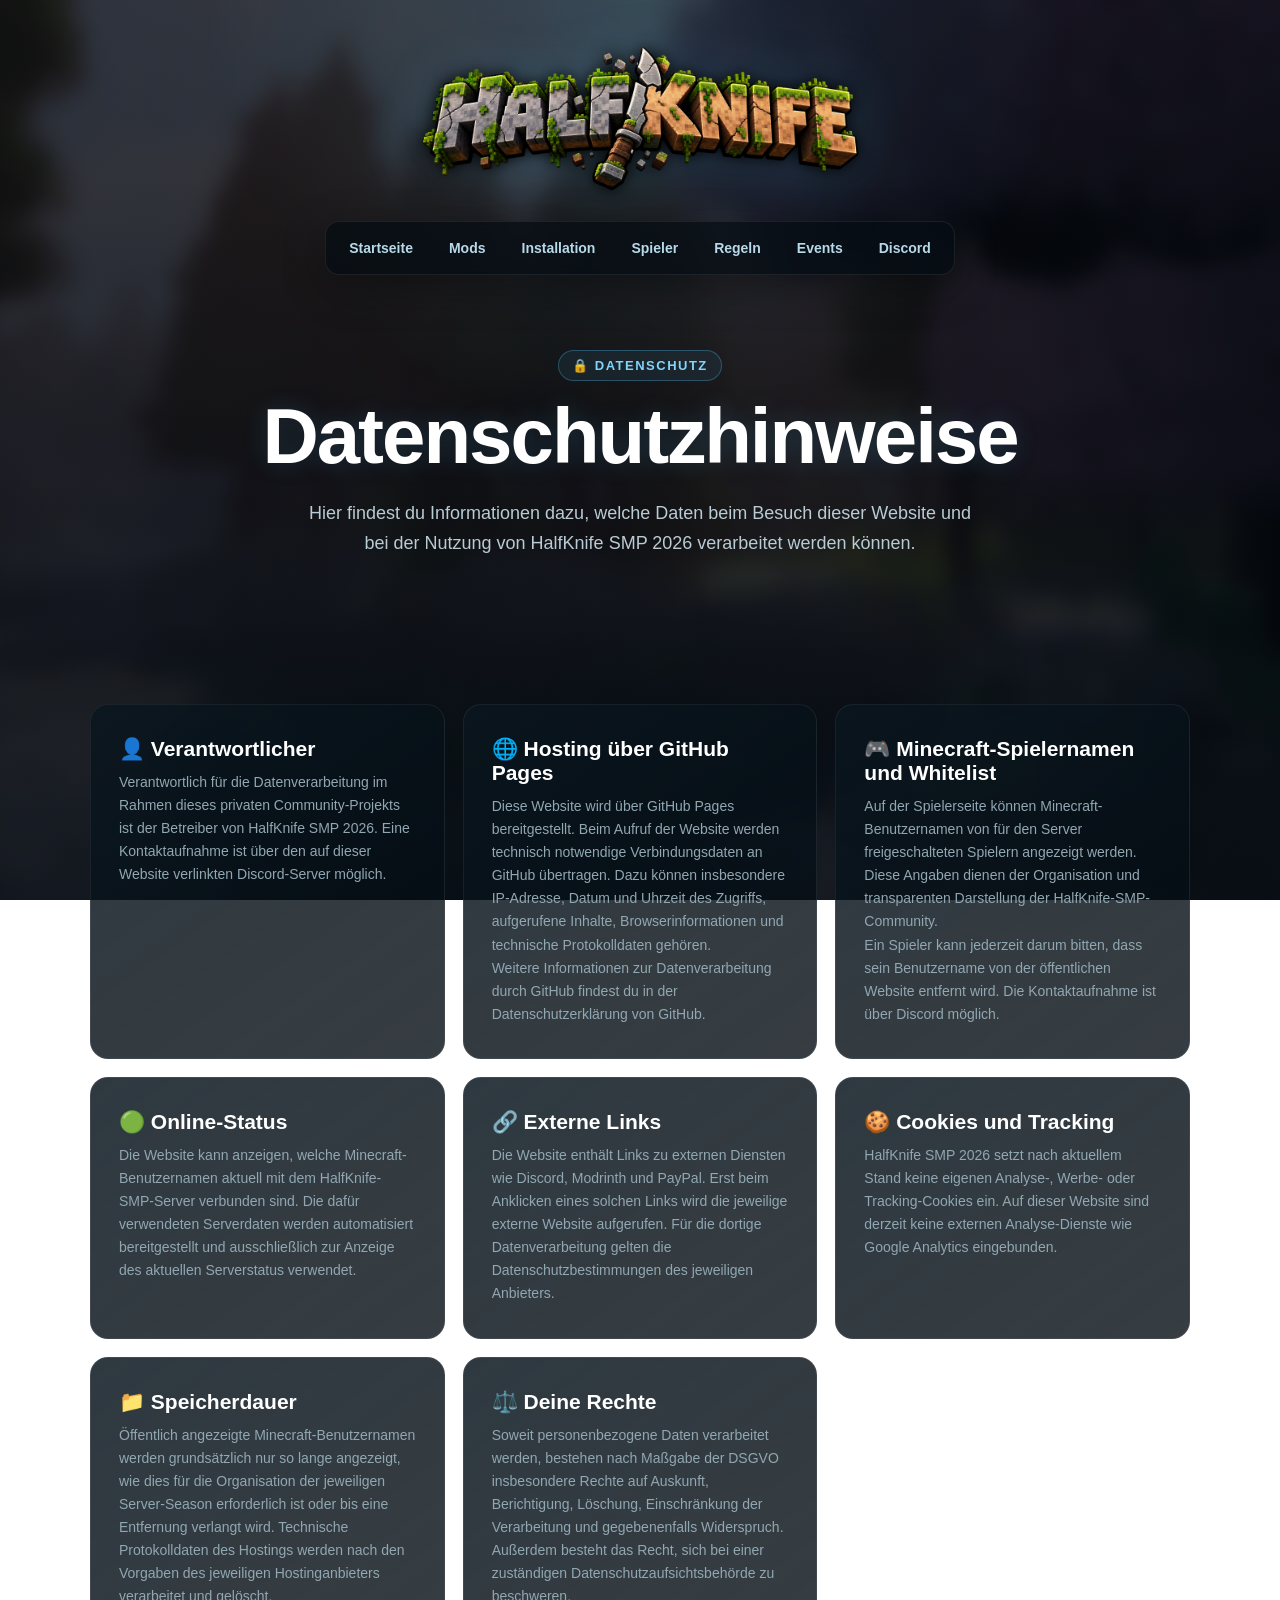
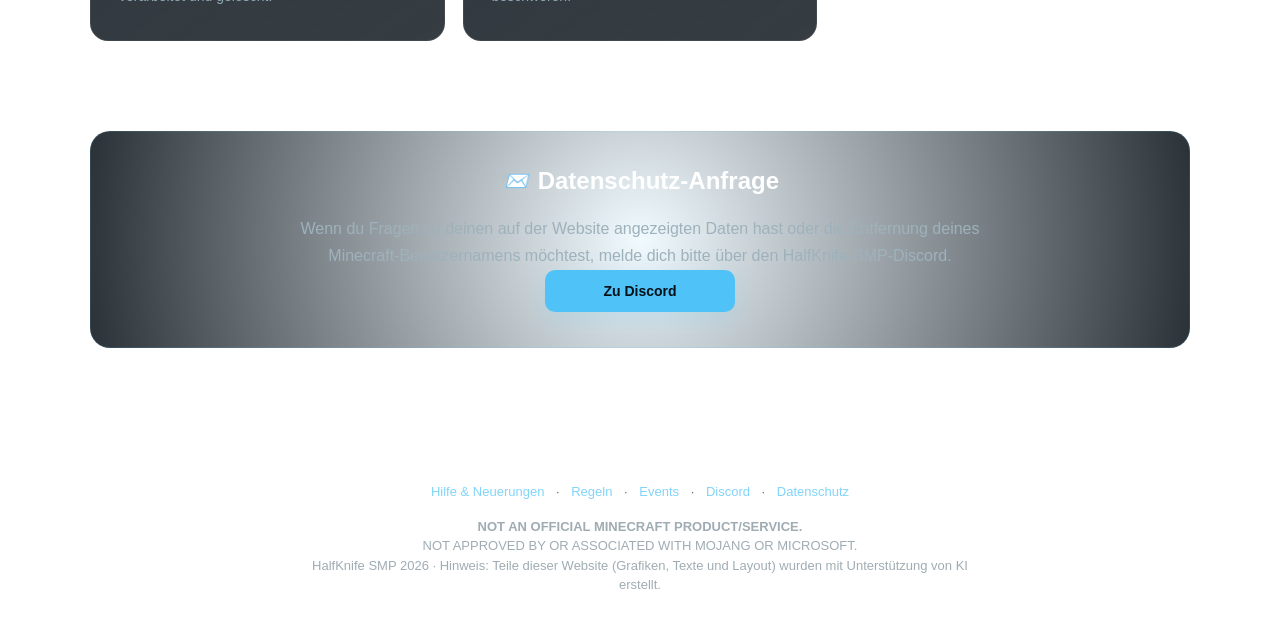
==== datenschutz.html @ fdd2bc8c "Add privacy information page" ====
<!DOCTYPE html>
<html lang="de">
<head>
  <meta charset="UTF-8">
  <meta name="viewport" content="width=device-width, initial-scale=1.0">

  <title>Datenschutz · HalfKnife SMP 2026</title>

  <link rel="icon" type="image/png" href="favicon_io/favicon-32x32.png">
  <link rel="stylesheet" href="css/style.css">
</head>

<body>

  <div class="container">

    <header>

      <div class="logo-container">
        <img
          src="logo.png"
          class="logo"
          alt="HalfKnife SMP 2026"
        >
      </div>

      <nav class="nav" id="main-nav" aria-label="Hauptnavigation"></nav>

    </header>

    <main>

      <section class="hero">

        <div class="season-label">
          🔒 Datenschutz
        </div>

        <h1>
          Datenschutzhinweise
        </h1>

        <p>
          Hier findest du Informationen dazu, welche Daten beim Besuch
          dieser Website und bei der Nutzung von HalfKnife SMP 2026
          verarbeitet werden können.
        </p>

      </section>

      <section class="section">

        <div class="features">

          <div class="feature">
            <h3>👤 Verantwortlicher</h3>
            <p>
              Verantwortlich für die Datenverarbeitung im Rahmen dieses
              privaten Community-Projekts ist der Betreiber von HalfKnife SMP 2026.
              Eine Kontaktaufnahme ist über den auf dieser Website verlinkten
              Discord-Server möglich.
            </p>
          </div>

          <div class="feature">
            <h3>🌐 Hosting über GitHub Pages</h3>
            <p>
              Diese Website wird über GitHub Pages bereitgestellt.
              Beim Aufruf der Website werden technisch notwendige Verbindungsdaten
              an GitHub übertragen. Dazu können insbesondere IP-Adresse,
              Datum und Uhrzeit des Zugriffs, aufgerufene Inhalte,
              Browserinformationen und technische Protokolldaten gehören.
            </p>
            <p>
              Weitere Informationen zur Datenverarbeitung durch GitHub findest du
              in der Datenschutzerklärung von GitHub.
            </p>
          </div>

          <div class="feature">
            <h3>🎮 Minecraft-Spielernamen und Whitelist</h3>
            <p>
              Auf der Spielerseite können Minecraft-Benutzernamen von für den
              Server freigeschalteten Spielern angezeigt werden. Diese Angaben
              dienen der Organisation und transparenten Darstellung der
              HalfKnife-SMP-Community.
            </p>
            <p>
              Ein Spieler kann jederzeit darum bitten, dass sein Benutzername
              von der öffentlichen Website entfernt wird. Die Kontaktaufnahme
              ist über Discord möglich.
            </p>
          </div>

          <div class="feature">
            <h3>🟢 Online-Status</h3>
            <p>
              Die Website kann anzeigen, welche Minecraft-Benutzernamen aktuell
              mit dem HalfKnife-SMP-Server verbunden sind. Die dafür verwendeten
              Serverdaten werden automatisiert bereitgestellt und ausschließlich
              zur Anzeige des aktuellen Serverstatus verwendet.
            </p>
          </div>

          <div class="feature">
            <h3>🔗 Externe Links</h3>
            <p>
              Die Website enthält Links zu externen Diensten wie Discord,
              Modrinth und PayPal. Erst beim Anklicken eines solchen Links wird
              die jeweilige externe Website aufgerufen. Für die dortige
              Datenverarbeitung gelten die Datenschutzbestimmungen des jeweiligen
              Anbieters.
            </p>
          </div>

          <div class="feature">
            <h3>🍪 Cookies und Tracking</h3>
            <p>
              HalfKnife SMP 2026 setzt nach aktuellem Stand keine eigenen
              Analyse-, Werbe- oder Tracking-Cookies ein. Auf dieser Website
              sind derzeit keine externen Analyse-Dienste wie Google Analytics
              eingebunden.
            </p>
          </div>

          <div class="feature">
            <h3>📁 Speicherdauer</h3>
            <p>
              Öffentlich angezeigte Minecraft-Benutzernamen werden grundsätzlich
              nur so lange angezeigt, wie dies für die Organisation der
              jeweiligen Server-Season erforderlich ist oder bis eine Entfernung
              verlangt wird. Technische Protokolldaten des Hostings werden nach
              den Vorgaben des jeweiligen Hostinganbieters verarbeitet und gelöscht.
            </p>
          </div>

          <div class="feature">
            <h3>⚖️ Deine Rechte</h3>
            <p>
              Soweit personenbezogene Daten verarbeitet werden, bestehen nach
              Maßgabe der DSGVO insbesondere Rechte auf Auskunft, Berichtigung,
              Löschung, Einschränkung der Verarbeitung und gegebenenfalls
              Widerspruch. Außerdem besteht das Recht, sich bei einer zuständigen
              Datenschutzaufsichtsbehörde zu beschweren.
            </p>
          </div>

        </div>

      </section>

      <section class="section">

        <div class="vanilla-box">
          <h2>📨 Datenschutz-Anfrage</h2>
          <p>
            Wenn du Fragen zu deinen auf der Website angezeigten Daten hast oder
            die Entfernung deines Minecraft-Benutzernamens möchtest, melde dich
            bitte über den HalfKnife-SMP-Discord.
          </p>
          <a
            class="button button-primary"
            href="discord.html"
          >
            Zu Discord
          </a>
        </div>

      </section>

    </main>

  </div>

  <footer>

    <div class="footer-links">

      <a href="help.html">Hilfe & Neuerungen</a>
      ·
      <a href="rules.html">Regeln</a>
      ·
      <a href="events.html">Events</a>
      ·
      <a href="discord.html">Discord</a>
      ·
      <a href="datenschutz.html">Datenschutz</a>

    </div>

    <div class="disclaimer">
      <strong>NOT AN OFFICIAL MINECRAFT PRODUCT/SERVICE.</strong><br>
      NOT APPROVED BY OR ASSOCIATED WITH MOJANG OR MICROSOFT.
    </div>

    <div class="disclaimer">
      HalfKnife SMP 2026 ·
      Hinweis: Teile dieser Website (Grafiken, Texte und Layout)
      wurden mit Unterstützung von KI erstellt.
    </div>

  </footer>

  <script src="js/main.js"></script>

</body>
</html>
---- css/style.css ----
/* =========================================================
   GRUNDLAYOUT
========================================================= */

* {
  box-sizing: border-box;
}


html {
  scroll-behavior: smooth;
}


body {
  margin: 0;

  min-height: 100vh;

  font-family:
    Arial,
    Helvetica,
    sans-serif;

  color: #e8f7ff;

  background-image:
    linear-gradient(
      rgba(3, 8, 14, 0.78),
      rgba(3, 8, 14, 0.88)
    ),
    url("../background.png");

  background-size: cover;
  background-position: center;
  background-attachment: fixed;

  overflow-x: hidden;
}


body::before {
  content: "";

  position: fixed;
  inset: 0;

  background:
    radial-gradient(
      circle at 50% 0%,
      rgba(79, 195, 247, 0.12),
      transparent 40%
    );

  pointer-events: none;

  z-index: -1;
}


/* =========================================================
   CONTAINER
========================================================= */

.container {
  width: min(
    1100px,
    calc(100% - 40px)
  );

  margin: 0 auto;
}


/* =========================================================
   SPENDENBUTTON
========================================================= */

.donate-button {
  position: fixed;

  top: 18px;
  left: 18px;

  z-index: 1000;

  transition:
    transform 0.2s ease;
}


.donate-button img {
  width: 190px;

  height: auto;

  filter:
    drop-shadow(
      0 0 10px
      rgba(0, 0, 0, 0.8)
    );

  transition:
    transform 0.2s ease,
    opacity 0.2s ease;
}


.donate-button:hover {
  transform:
    translateY(-2px);
}


.donate-button img:hover {
  transform:
    scale(1.04);

  opacity: 0.92;
}


/* =========================================================
   HEADER
========================================================= */

header {
  padding-top: 45px;

  text-align: center;
}


.logo-container {
  margin-bottom: 25px;
}


.logo {
  width: min(
    440px,
    80%
  );

  height: auto;

  filter:
    drop-shadow(
      0 0 8px
      rgba(0, 0, 0, 0.9)
    )
    drop-shadow(
      0 0 25px
      rgba(79, 195, 247, 0.15)
    );
}


/* =========================================================
   NAVIGATION
========================================================= */

.nav {
  display: flex;

  justify-content: center;
  align-items: center;

  flex-wrap: wrap;

  gap: 6px;

  width: fit-content;
  max-width: 100%;

  margin: 0 auto;

  padding: 8px;

  background:
    rgba(5, 12, 19, 0.72);

  border:
    1px solid
    rgba(255, 255, 255, 0.08);

  border-radius: 14px;

  backdrop-filter:
    blur(14px);

  -webkit-backdrop-filter:
    blur(14px);

  box-shadow:
    0 12px 40px
    rgba(0, 0, 0, 0.35);
}


.nav a {
  color: #b8d9e8;

  text-decoration: none;

  font-size: 14px;
  font-weight: bold;

  padding:
    10px 15px;

  border-radius: 9px;

  transition:
    background 0.2s ease,
    color 0.2s ease,
    transform 0.2s ease;
}


.nav a:hover {
  color: #ffffff;

  background:
    rgba(79, 195, 247, 0.12);

  transform:
    translateY(-1px);
}


.nav a.active {
  color: #061019;

  background:
    #4fc3f7;

  box-shadow:
    0 0 18px
    rgba(79, 195, 247, 0.28);
}


/* =========================================================
   HERO
========================================================= */

.hero {
  text-align: center;

  padding:
    75px 20px 55px;
}


.season-label {
  display: inline-block;

  padding:
    7px 13px;

  margin-bottom: 18px;

  border:
    1px solid
    rgba(79, 195, 247, 0.3);

  border-radius: 999px;

  background:
    rgba(79, 195, 247, 0.08);

  color: #81d4fa;

  font-size: 13px;
  font-weight: bold;

  letter-spacing: 1.5px;

  text-transform: uppercase;
}


.hero h1 {
  margin: 0;

  font-size:
    clamp(
      42px,
      7vw,
      78px
    );

  line-height: 0.95;

  color: #ffffff;

  letter-spacing: -2px;

  text-shadow:
    0 0 25px
    rgba(79, 195, 247, 0.18);
}


.hero h1 span {
  color: #4fc3f7;
}


.hero p {
  max-width: 680px;

  margin:
    25px auto 0;

  color: #b9cbd4;

  font-size: 18px;

  line-height: 1.7;
}


/* =========================================================
   COUNTDOWN
========================================================= */

.countdown-card {
  position: relative;

  max-width: 850px;

  margin:
    10px auto 0;

  padding:
    30px;

  overflow: hidden;

  background:
    radial-gradient(
      circle at 50% -40%,
      rgba(79, 195, 247, 0.17),
      transparent 55%
    ),
    linear-gradient(
      145deg,
      rgba(8, 20, 29, 0.96),
      rgba(4, 12, 19, 0.94)
    );

  border:
    1px solid
    rgba(79, 195, 247, 0.24);

  border-radius: 22px;

  backdrop-filter:
    blur(15px);

  -webkit-backdrop-filter:
    blur(15px);

  box-shadow:
    0 25px 70px
    rgba(0, 0, 0, 0.4),

    0 0 45px
    rgba(79, 195, 247, 0.06),

    inset 0 1px 0
    rgba(255, 255, 255, 0.035);
}


.countdown-card::before {
  content: "";

  position: absolute;

  top: 0;
  left: 10%;
  right: 10%;

  height: 1px;

  background:
    linear-gradient(
      90deg,
      transparent,
      rgba(79, 195, 247, 0.75),
      transparent
    );
}


.countdown-header {
  display: flex;

  align-items: center;
  justify-content: space-between;

  gap: 20px;

  margin-bottom: 24px;

  text-transform: uppercase;

  letter-spacing: 1.3px;

  font-size: 12px;
}


.countdown-header-left {
  display: flex;

  align-items: center;

  gap: 9px;

  color: #81d4fa;

  font-weight: 800;
}


.countdown-header strong {
  color: #829aa6;

  font-size: 12px;

  font-weight: 700;
}


.countdown-pulse {
  width: 8px;
  height: 8px;

  border-radius: 50%;

  background: #4fc3f7;

  box-shadow:
    0 0 10px
    rgba(79, 195, 247, 0.9);

  animation:
    countdownPulse
    2s infinite;
}


@keyframes countdownPulse {

  0%,
  100% {
    opacity: 1;

    box-shadow:
      0 0 8px
      rgba(79, 195, 247, 0.7);
  }

  50% {
    opacity: 0.45;

    box-shadow:
      0 0 18px
      rgba(79, 195, 247, 1);
  }

}


.countdown-grid {
  display: grid;

  grid-template-columns:
    repeat(4, 1fr);

  gap: 14px;
}


.countdown-item {
  position: relative;

  padding:
    24px 10px 21px;

  text-align: center;

  border-radius: 16px;

  background:
    linear-gradient(
      180deg,
      rgba(255, 255, 255, 0.045),
      rgba(255, 255, 255, 0.012)
    );

  border:
    1px solid
    rgba(255, 255, 255, 0.07);

  box-shadow:
    inset 0 1px 0
    rgba(255, 255, 255, 0.035);

  transition:
    transform 0.25s ease,
    border-color 0.25s ease,
    background 0.25s ease;
}


.countdown-item:hover {
  transform:
    translateY(-3px);

  border-color:
    rgba(79, 195, 247, 0.24);

  background:
    linear-gradient(
      180deg,
      rgba(79, 195, 247, 0.08),
      rgba(255, 255, 255, 0.015)
    );
}


.countdown-item::before {
  content: "";

  position: absolute;

  top: 0;

  left: 22%;
  right: 22%;

  height: 2px;

  border-radius: 999px;

  background:
    linear-gradient(
      90deg,
      transparent,
      #4fc3f7,
      transparent
    );

  opacity: 0.8;
}


.countdown-value {
  display: block;

  color: #ffffff;

  font-size:
    clamp(
      34px,
      5vw,
      54px
    );

  line-height: 1;

  font-weight: 800;

  font-variant-numeric:
    tabular-nums;

  letter-spacing: -1px;

  text-shadow:
    0 0 20px
    rgba(79, 195, 247, 0.15);
}


.countdown-seconds
.countdown-value {
  color: #4fc3f7;

  text-shadow:
    0 0 20px
    rgba(79, 195, 247, 0.32);
}


.countdown-label {
  display: block;

  margin-top: 10px;

  color: #748d9a;

  font-size: 11px;

  font-weight: 700;

  letter-spacing: 1.2px;

  text-transform: uppercase;
}


.countdown-online {
  display: flex;

  align-items: center;
  justify-content: center;

  gap: 12px;

  padding:
    30px 10px;

  color: #ffffff;

  font-size:
    clamp(
      22px,
      4vw,
      36px
    );

  font-weight: 800;

  letter-spacing: 1px;

  text-align: center;
}


.countdown-online[hidden] {
  display: none;
}


.countdown-online-dot {
  width: 12px;
  height: 12px;

  flex: 0 0 auto;

  border-radius: 50%;

  background: #4caf50;

  box-shadow:
    0 0 18px
    rgba(76, 175, 80, 0.9);
}


/* =========================================================
   BUTTONS
========================================================= */

.button-row {
  display: flex;

  justify-content: center;

  flex-wrap: wrap;

  gap: 12px;

  margin-top: 25px;
}


.button {
  display: inline-flex;

  align-items: center;
  justify-content: center;

  min-width: 190px;

  padding:
    13px 22px;

  border-radius: 10px;

  text-decoration: none;

  font-weight: bold;
  font-size: 14px;

  transition:
    transform 0.2s ease,
    box-shadow 0.2s ease,
    background 0.2s ease;
}


.button-primary {
  background:
    #4fc3f7;

  color:
    #041018;

  box-shadow:
    0 8px 25px
    rgba(79, 195, 247, 0.18);
}


.button-primary:hover {
  transform:
    translateY(-3px);

  box-shadow:
    0 12px 35px
    rgba(79, 195, 247, 0.3);
}


.button-secondary {
  background:
    rgba(255, 255, 255, 0.06);

  color:
    #e8f7ff;

  border:
    1px solid
    rgba(255, 255, 255, 0.1);
}


.button-secondary:hover {
  transform:
    translateY(-3px);

  background:
    rgba(255, 255, 255, 0.1);
}


/* =========================================================
   SECTIONS
========================================================= */

.section {
  margin-top: 90px;
}


.section-heading {
  text-align: center;

  margin-bottom: 35px;
}


.section-heading h2 {
  margin:
    0 0 10px;

  color: #ffffff;

  font-size: 32px;
}


.section-heading p {
  margin: 0;

  color: #8fa8b5;

  font-size: 15px;
}


/* =========================================================
   INFO CARDS
========================================================= */

.info-grid {
  display: grid;

  grid-template-columns:
    repeat(4, 1fr);

  gap: 14px;
}


.info-card {
  padding: 24px;

  background:
    rgba(7, 16, 24, 0.72);

  border:
    1px solid
    rgba(255, 255, 255, 0.07);

  border-radius: 16px;

  backdrop-filter:
    blur(12px);

  -webkit-backdrop-filter:
    blur(12px);

  transition:
    transform 0.2s ease,
    border-color 0.2s ease,
    background 0.2s ease;
}


.info-card:hover {
  transform:
    translateY(-4px);

  border-color:
    rgba(79, 195, 247, 0.25);

  background:
    rgba(9, 21, 30, 0.82);
}


.info-icon {
  font-size: 25px;

  margin-bottom: 14px;
}


.info-card .label {
  color: #7f9aa8;

  font-size: 12px;
  font-weight: bold;

  text-transform: uppercase;

  letter-spacing: 1px;

  margin-bottom: 6px;
}


.info-card .value {
  color: #ffffff;

  font-size: 16px;

  font-weight: bold;

  word-break: break-word;
}


/* =========================================================
   SERVER-IP KOPIEREN
========================================================= */

.server-address {
  display: flex;

  align-items: center;

  gap: 8px;
}


.copy-button {
  border: none;

  padding:
    5px 8px;

  border-radius: 6px;

  background:
    rgba(79, 195, 247, 0.12);

  color: #81d4fa;

  cursor: pointer;

  transition:
    0.2s ease;
}


.copy-button:hover {
  background:
    rgba(79, 195, 247, 0.22);
}


/* =========================================================
   FEATURES
========================================================= */

.features {
  display: grid;

  grid-template-columns:
    repeat(3, 1fr);

  gap: 18px;
}


.feature {
  padding:
    32px 28px;

  background:
    linear-gradient(
      145deg,
      rgba(10, 22, 31, 0.85),
      rgba(4, 12, 18, 0.8)
    );

  border:
    1px solid
    rgba(255, 255, 255, 0.07);

  border-radius: 18px;

  transition:
    transform 0.25s ease,
    border-color 0.25s ease;
}


.feature:hover {
  transform:
    translateY(-6px);

  border-color:
    rgba(79, 195, 247, 0.25);
}


.feature-icon {
  font-size: 38px;

  margin-bottom: 18px;
}


.feature h3 {
  margin:
    0 0 10px;

  color: #ffffff;

  font-size: 21px;
}


.feature p {
  margin: 0;

  color: #91a7b2;

  line-height: 1.65;

  font-size: 14px;
}


/* =========================================================
   VANILLA+ BOX
========================================================= */

.vanilla-box {
  padding: 35px;

  text-align: center;

  background:
    radial-gradient(
      circle at center,
      rgba(79, 195, 247, 0.08),
      rgba(5, 13, 20, 0.85)
    );

  border:
    1px solid
    rgba(79, 195, 247, 0.15);

  border-radius: 20px;
}


.vanilla-box h2 {
  margin-top: 0;

  color: #ffffff;
}


.vanilla-box p {
  max-width: 700px;

  margin: 0 auto;

  color: #9eb2bc;

  line-height: 1.7;
}


.vanilla-bar {
  max-width: 700px;

  height: 7px;

  margin:
    28px auto 12px;

  border-radius: 999px;

  background:
    linear-gradient(
      90deg,
      #607d8b 0%,
      #4fc3f7 50%,
      #607d8b 100%
    );

  box-shadow:
    0 0 15px
    rgba(79, 195, 247, 0.2);
}


.vanilla-labels {
  display: flex;

  justify-content: space-between;

  max-width: 700px;

  margin: 0 auto;

  color: #78909c;

  font-size: 12px;
}


/* =========================================================
   DISCORD
========================================================= */

.discord {
  text-align: center;

  padding:
    55px 25px;

  background:
    linear-gradient(
      135deg,
      rgba(79, 195, 247, 0.09),
      rgba(5, 14, 21, 0.85)
    );

  border:
    1px solid
    rgba(79, 195, 247, 0.14);

  border-radius: 22px;
}


.discord h2 {
  margin-top: 0;

  color: #ffffff;

  font-size: 32px;
}


.discord p {
  max-width: 600px;

  margin:
    0 auto 25px;

  color: #9eb2bc;

  line-height: 1.6;
}


/* =========================================================
   LIVE SERVERSTATUS / PLAYERS.HTML
========================================================= */

.live-status-card {
  padding: 28px;

  background:
    linear-gradient(
      145deg,
      rgba(8, 20, 29, 0.9),
      rgba(4, 12, 19, 0.9)
    );

  border:
    1px solid
    rgba(79, 195, 247, 0.16);

  border-radius: 20px;

  box-shadow:
    0 18px 50px
    rgba(0, 0, 0, 0.3);
}


.live-status-topline {
  display: flex;

  align-items: center;

  gap: 10px;

  margin-bottom: 22px;
}


.status-dot {
  display: inline-block;

  width: 10px;
  height: 10px;

  flex: 0 0 auto;

  border-radius: 50%;

  background: #607d8b;
}


.status-dot.loading {
  background: #ffc107;

  box-shadow:
    0 0 12px
    rgba(255, 193, 7, 0.65);
}


.status-dot.online {
  background: #4caf50;

  box-shadow:
    0 0 12px
    rgba(76, 175, 80, 0.7);
}


.status-dot.offline {
  background: #f44336;

  box-shadow:
    0 0 12px
    rgba(244, 67, 54, 0.6);
}


.live-player-counter {
  margin-left: auto;

  color: #81d4fa;

  font-size: 14px;

  font-weight: bold;
}


.live-player-grid {
  display: grid;

  grid-template-columns:
    repeat(
      auto-fit,
      minmax(180px, 1fr)
    );

  gap: 12px;
}


.live-player {
  padding:
    15px 18px;

  color: #ffffff;

  font-weight: bold;

  text-align: center;

  background:
    rgba(255, 255, 255, 0.035);

  border:
    1px solid
    rgba(255, 255, 255, 0.06);

  border-radius: 12px;
}


.live-player-empty,
.live-player-placeholder,
.live-player-error {
  grid-column:
    1 / -1;

  padding:
    22px;

  text-align: center;

  color: #849aa5;

  background:
    rgba(255, 255, 255, 0.025);

  border-radius: 12px;
}


.live-player-error {
  color: #e5a7a7;
}


.live-status-note {
  margin:
    18px 0 0;

  color: #607d8b;

  font-size: 12px;

  line-height: 1.5;
}


/* =========================================================
   FOOTER
========================================================= */

footer {
  margin-top: 100px;

  padding:
    35px 20px 25px;

  text-align: center;

  border-top:
    1px solid
    rgba(255, 255, 255, 0.06);

  color: #607681;

  font-size: 13px;
}


.footer-links {
  margin-bottom: 18px;
}


.footer-links a {
  color: #81d4fa;

  text-decoration: none;

  margin:
    0 8px;
}


.footer-links a:hover {
  text-decoration: underline;
}


.disclaimer {
  max-width: 700px;

  margin: 0 auto;

  opacity: 0.6;

  line-height: 1.5;
}


/* =========================================================
   RESPONSIVE
========================================================= */

@media (max-width: 850px) {

  .info-grid {
    grid-template-columns:
      repeat(2, 1fr);
  }


  .features {
    grid-template-columns:
      1fr;
  }


  .donate-button img {
    width: 145px;
  }


  .countdown-value {
    font-size: 40px;
  }

}


@media (max-width: 650px) {

  body {
    background-attachment:
      scroll;
  }


  .container {
    width:
      min(
        100% - 24px,
        1100px
      );
  }


  header {
    padding-top: 30px;
  }


  .donate-button {
    top: 10px;
    left: 10px;
  }


  .donate-button img {
    width: 115px;
  }


  .nav {
    width: 100%;
  }


  .nav a {
    padding:
      9px 10px;

    font-size: 12px;
  }


  .hero {
    padding:
      55px 10px 45px;
  }


  .hero p {
    font-size: 15px;
  }


  .countdown-card {
    padding:
      22px 16px;
  }


  .countdown-header {
    flex-direction: column;

    align-items: flex-start;

    gap: 7px;

    margin-bottom: 18px;
  }


  .countdown-grid {
    grid-template-columns:
      repeat(2, 1fr);

    gap: 10px;
  }


  .countdown-item {
    padding:
      20px 8px 18px;
  }


  .countdown-value {
    font-size: 38px;
  }


  .countdown-label {
    font-size: 10px;
  }


  .info-grid {
    grid-template-columns:
      1fr;
  }


  .section {
    margin-top: 65px;
  }


  .button {
    width: 100%;
  }


  .vanilla-box {
    padding:
      28px 20px;
  }


  .vanilla-labels {
    font-size: 10px;
  }


  .live-status-card {
    padding: 20px;
  }


  .live-status-topline {
    flex-wrap: wrap;
  }

}


@media (max-width: 380px) {

  .countdown-grid {
    grid-template-columns:
      1fr 1fr;
  }


  .countdown-value {
    font-size: 32px;
  }

}

/* =========================================================
   EVENTS / EVENTS.HTML
========================================================= */

.events-list {
  display: grid;
  gap: 26px;
}

.event-card {
  position: relative;
  overflow: hidden;
  padding: 34px;

  border-radius: 22px;

  background:
    linear-gradient(
      145deg,
      rgba(9, 21, 30, 0.94),
      rgba(4, 12, 19, 0.92)
    );

  border:
    1px solid
    rgba(255, 255, 255, 0.075);

  box-shadow:
    0 22px 60px
    rgba(0, 0, 0, 0.34),

    inset 0 1px 0
    rgba(255, 255, 255, 0.025);
}

.event-card::before {
  content: "";

  position: absolute;

  inset:
    0 auto 0 0;

  width: 3px;

  background:
    linear-gradient(
      180deg,
      #4fc3f7,
      rgba(79, 195, 247, 0.08)
    );
}

.event-card.featured {
  border-color:
    rgba(255, 152, 0, 0.22);

  background:
    radial-gradient(
      circle at 0% 0%,
      rgba(255, 152, 0, 0.075),
      transparent 32%
    ),

    linear-gradient(
      145deg,
      rgba(11, 23, 31, 0.96),
      rgba(4, 12, 19, 0.93)
    );
}

.event-card.featured::before {
  background:
    linear-gradient(
      180deg,
      #ff9800,
      rgba(255, 152, 0, 0.08)
    );
}

.event-header {
  display: flex;

  align-items:
    flex-start;

  justify-content:
    space-between;

  gap: 22px;

  margin-bottom: 20px;
}

.event-title-wrap {
  min-width: 0;
}

.event-kicker {
  margin-bottom: 8px;

  color:
    #7d96a2;

  font-size: 12px;

  font-weight: 800;

  letter-spacing: 1.2px;

  text-transform:
    uppercase;
}

.event-card.featured
.event-kicker {
  color:
    #ffb74d;
}

.event-title-wrap h2 {
  margin: 0;

  color:
    #ffffff;

  font-size:
    clamp(
      26px,
      4vw,
      34px
    );

  line-height: 1.1;
}

.event-status {
  flex:
    0 0 auto;

  padding:
    9px 13px;

  border-radius:
    999px;

  color:
    #ffcc80;

  background:
    rgba(255, 152, 0, 0.09);

  border:
    1px solid
    rgba(255, 152, 0, 0.22);

  font-size: 12px;

  font-weight: 800;

  white-space:
    nowrap;
}

.event-status.later {
  color:
    #ce93d8;

  background:
    rgba(171, 71, 188, 0.09);

  border-color:
    rgba(171, 71, 188, 0.22);
}

.event-description {
  max-width: 900px;

  margin:
    0 0 26px;

  color:
    #a9bdc7;

  font-size: 15px;

  line-height: 1.75;
}

.event-meta {
  display: grid;

  grid-template-columns:
    repeat(3, 1fr);

  gap: 12px;

  margin-bottom: 24px;
}

.event-meta-item {
  padding:
    16px 17px;

  border-radius: 14px;

  background:
    rgba(255, 255, 255, 0.03);

  border:
    1px solid
    rgba(255, 255, 255, 0.06);
}

.event-meta-item
.label {
  margin-bottom: 6px;

  color:
    #6f8793;

  font-size: 11px;

  font-weight: 800;

  letter-spacing: 1px;

  text-transform:
    uppercase;
}

.event-meta-item
.value {
  color:
    #ffffff;

  font-size: 14px;

  font-weight: 700;

  line-height: 1.35;
}

.event-columns {
  display: grid;

  grid-template-columns:
    1.25fr
    0.75fr;

  gap: 16px;
}

.event-panel {
  padding: 22px;

  border-radius: 16px;

  background:
    rgba(0, 0, 0, 0.16);

  border:
    1px solid
    rgba(255, 255, 255, 0.06);
}

.event-panel h3 {
  margin:
    0 0 16px;

  color:
    #ffffff;

  font-size: 16px;
}

.requirement-list {
  display: grid;

  grid-template-columns:
    repeat(
      2,
      minmax(0, 1fr)
    );

  gap: 10px;
}

.requirement {
  display: flex;

  align-items:
    center;

  justify-content:
    space-between;

  gap: 15px;

  min-width: 0;

  padding:
    12px 13px;

  border-radius: 11px;

  background:
    rgba(255, 255, 255, 0.025);

  border:
    1px solid
    rgba(255, 255, 255, 0.045);
}

.requirement span {
  min-width: 0;

  color:
    #a7bbc5;

  font-size: 13px;
}

.requirement strong {
  flex:
    0 0 auto;

  color:
    #ffffff;

  font-size: 13px;

  font-variant-numeric:
    tabular-nums;
}

.event-card.featured
.requirement strong {
  color:
    #ffcc80;
}

.event-card:not(.featured)
.requirement strong {
  color:
    #ce93d8;
}

.command-list {
  display: flex;

  flex-direction:
    column;
}

.command-list code {
  display: block;

  width: 100%;

  margin-bottom: 9px;

  padding:
    11px 13px;

  overflow-wrap:
    anywhere;

  border-radius: 10px;

  color:
    #b9ecff;

  background:
    rgba(79, 195, 247, 0.065);

  border:
    1px solid
    rgba(79, 195, 247, 0.12);

  font-family:
    "SFMono-Regular",
    Consolas,
    "Liberation Mono",
    monospace;

  font-size: 12px;
}

.event-note {
  margin-top:
    auto;

  padding-top:
    12px;

  color:
    #718995;

  font-size: 12px;

  line-height: 1.6;
}


/* =========================================================
   EVENTS RESPONSIVE
========================================================= */

@media (max-width: 850px) {

  .event-header {
    flex-direction:
      column;
  }

  .event-status {
    white-space:
      normal;
  }

  .event-columns {
    grid-template-columns:
      1fr;
  }

}

@media (max-width: 650px) {

  .event-card {
    padding:
      24px 18px;
  }

  .event-meta {
    grid-template-columns:
      1fr;
  }

  .requirement-list {
    grid-template-columns:
      1fr;
  }

  .event-title-wrap h2 {
    font-size:
      26px;
  }

}
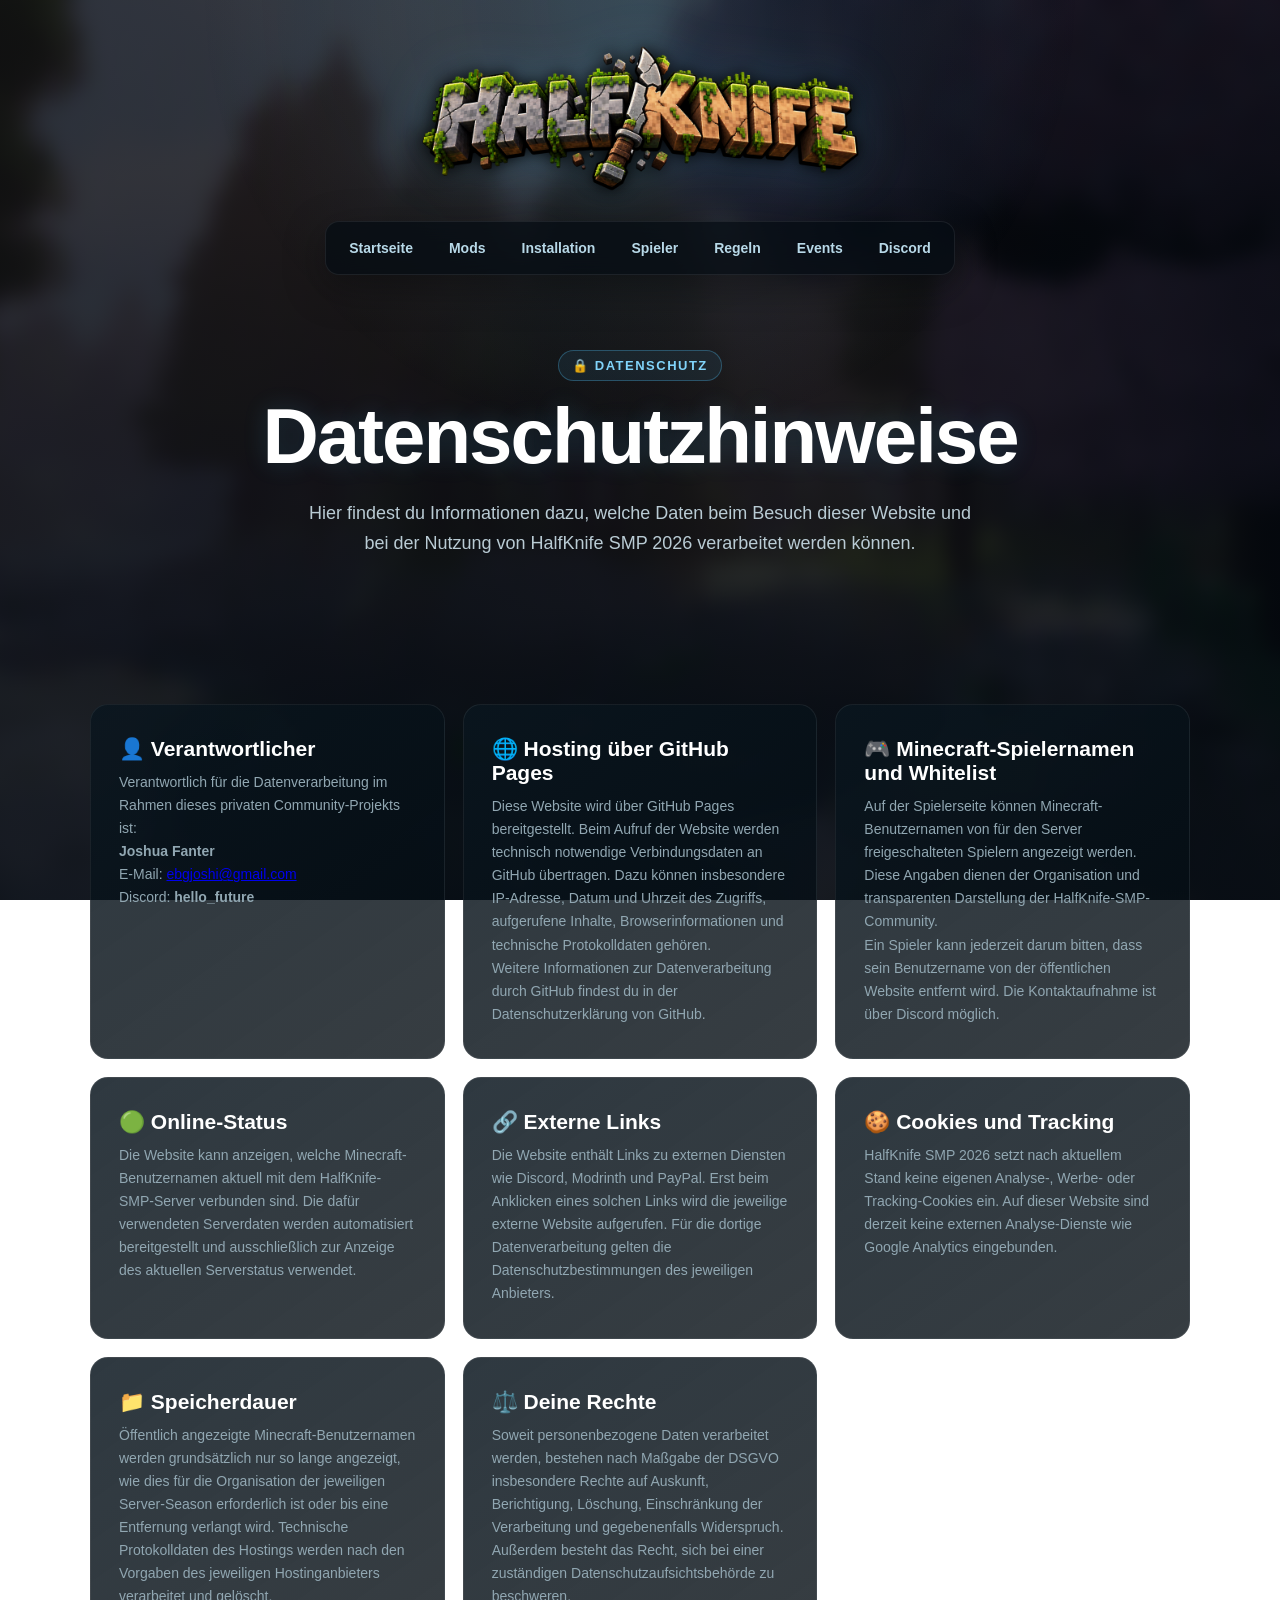
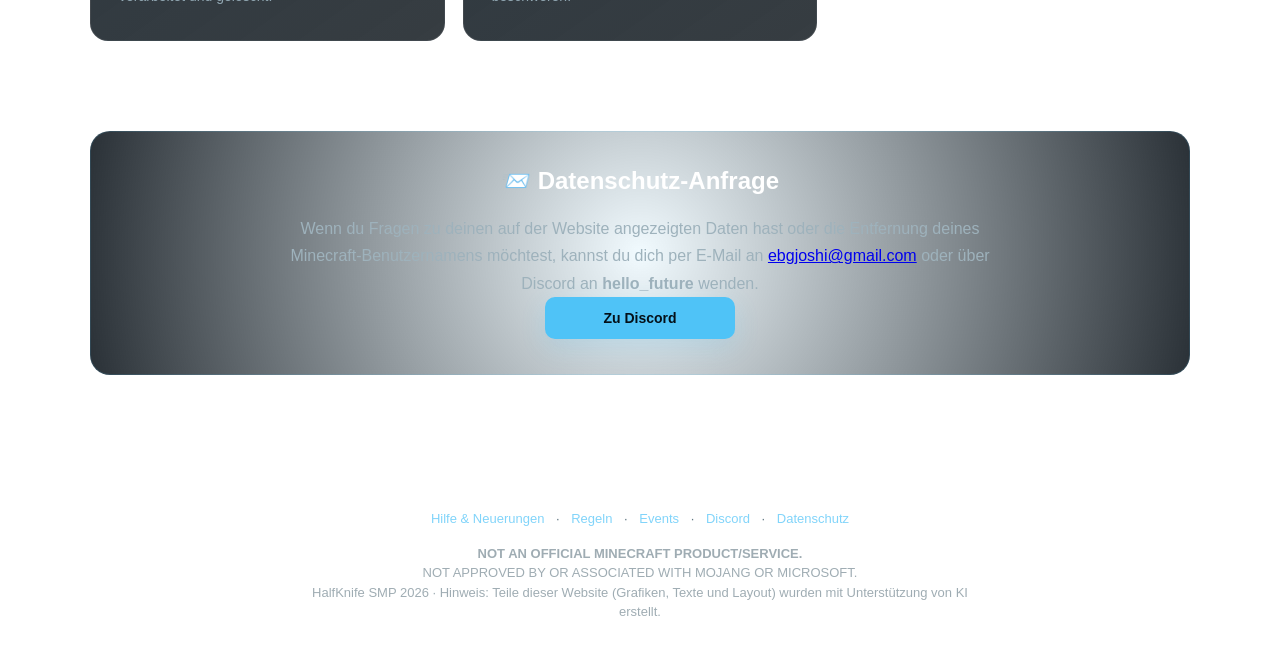
==== commit aeac9f8a: "Add privacy contact details" ====
--- a/datenschutz.html
+++ b/datenschutz.html
@@ -56,9 +56,13 @@
             <h3>👤 Verantwortlicher</h3>
             <p>
               Verantwortlich für die Datenverarbeitung im Rahmen dieses
-              privaten Community-Projekts ist der Betreiber von HalfKnife SMP 2026.
-              Eine Kontaktaufnahme ist über den auf dieser Website verlinkten
-              Discord-Server möglich.
+              privaten Community-Projekts ist:
+            </p>
+            <p>
+              <strong>Joshua Fanter</strong><br>
+              E-Mail:
+              <a href="mailto:ebgjoshi@gmail.com">ebgjoshi@gmail.com</a><br>
+              Discord: <strong>hello_future</strong>
             </p>
           </div>
 
@@ -155,8 +159,10 @@
           <h2>📨 Datenschutz-Anfrage</h2>
           <p>
             Wenn du Fragen zu deinen auf der Website angezeigten Daten hast oder
-            die Entfernung deines Minecraft-Benutzernamens möchtest, melde dich
-            bitte über den HalfKnife-SMP-Discord.
+            die Entfernung deines Minecraft-Benutzernamens möchtest, kannst du
+            dich per E-Mail an
+            <a href="mailto:ebgjoshi@gmail.com">ebgjoshi@gmail.com</a>
+            oder über Discord an <strong>hello_future</strong> wenden.
           </p>
           <a
             class="button button-primary"
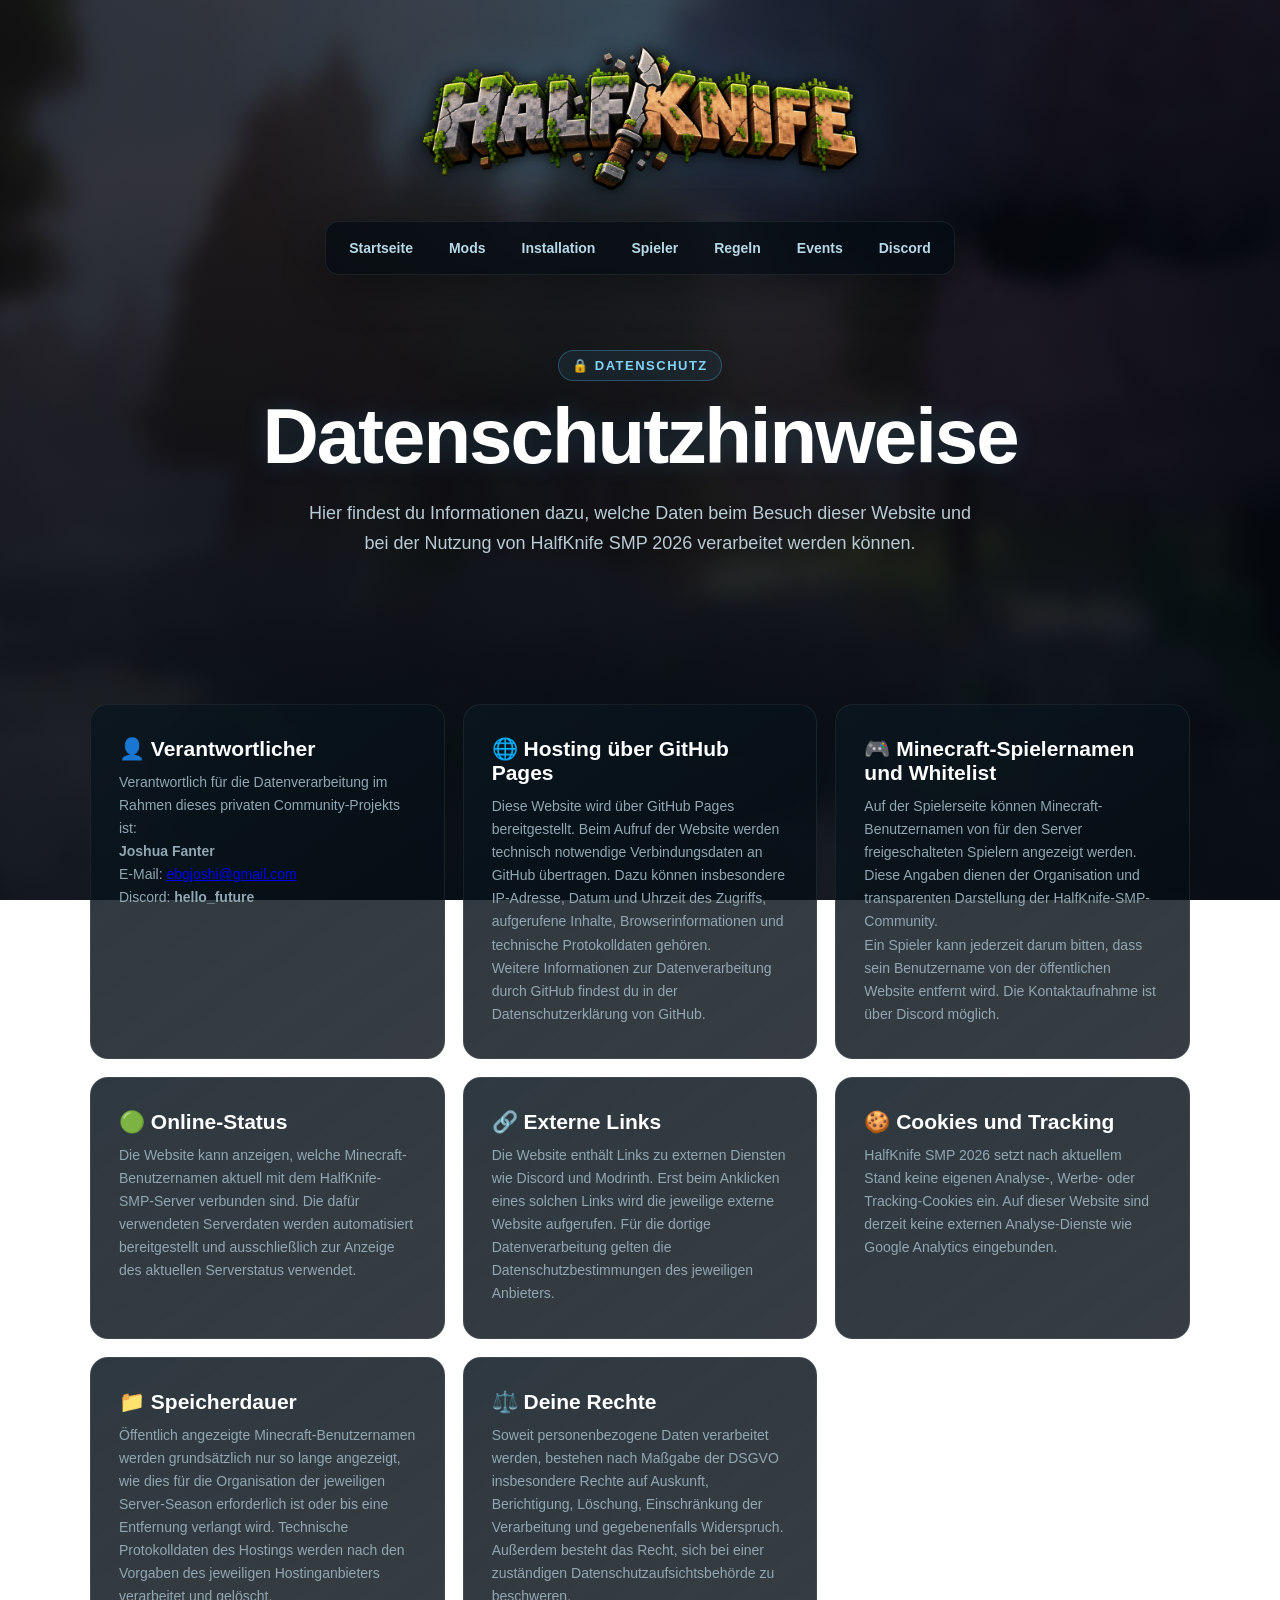
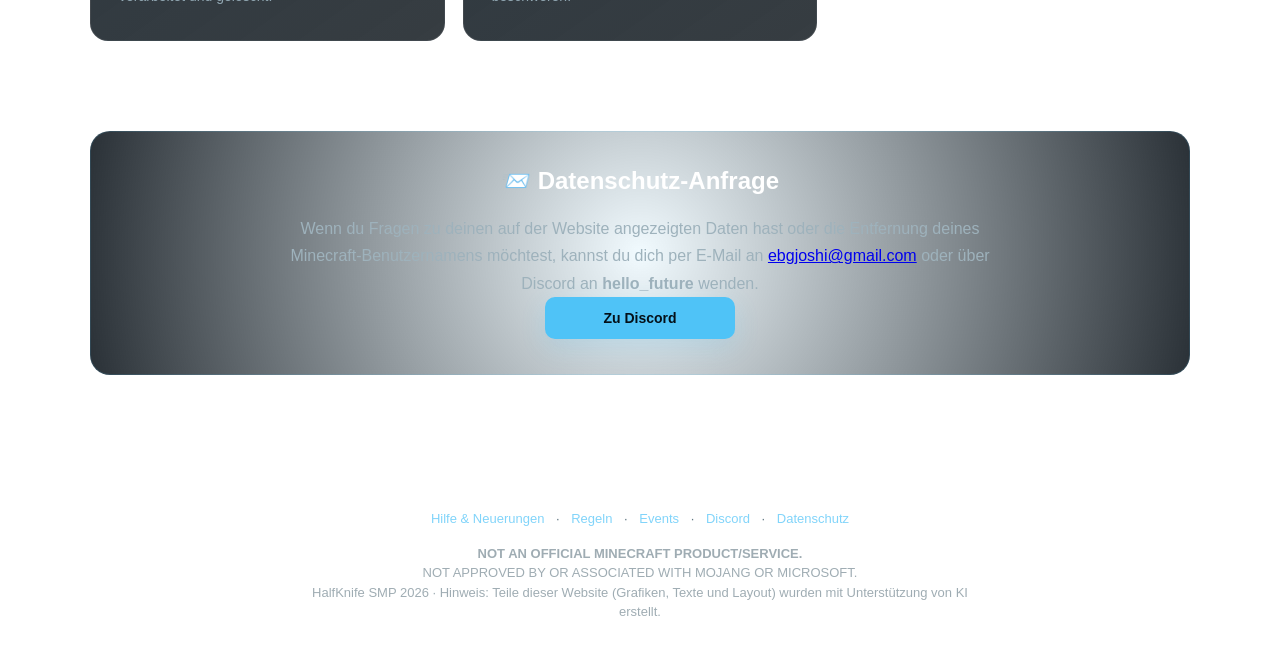
==== commit 1cb91f89: "Remove donation links and PayPal references" ====
--- a/datenschutz.html
+++ b/datenschutz.html
@@ -109,8 +109,7 @@
           <div class="feature">
             <h3>🔗 Externe Links</h3>
             <p>
-              Die Website enthält Links zu externen Diensten wie Discord,
-              Modrinth und PayPal. Erst beim Anklicken eines solchen Links wird
+              Die Website enthält Links zu externen Diensten wie Discord und Modrinth. Erst beim Anklicken eines solchen Links wird
               die jeweilige externe Website aufgerufen. Für die dortige
               Datenverarbeitung gelten die Datenschutzbestimmungen des jeweiligen
               Anbieters.
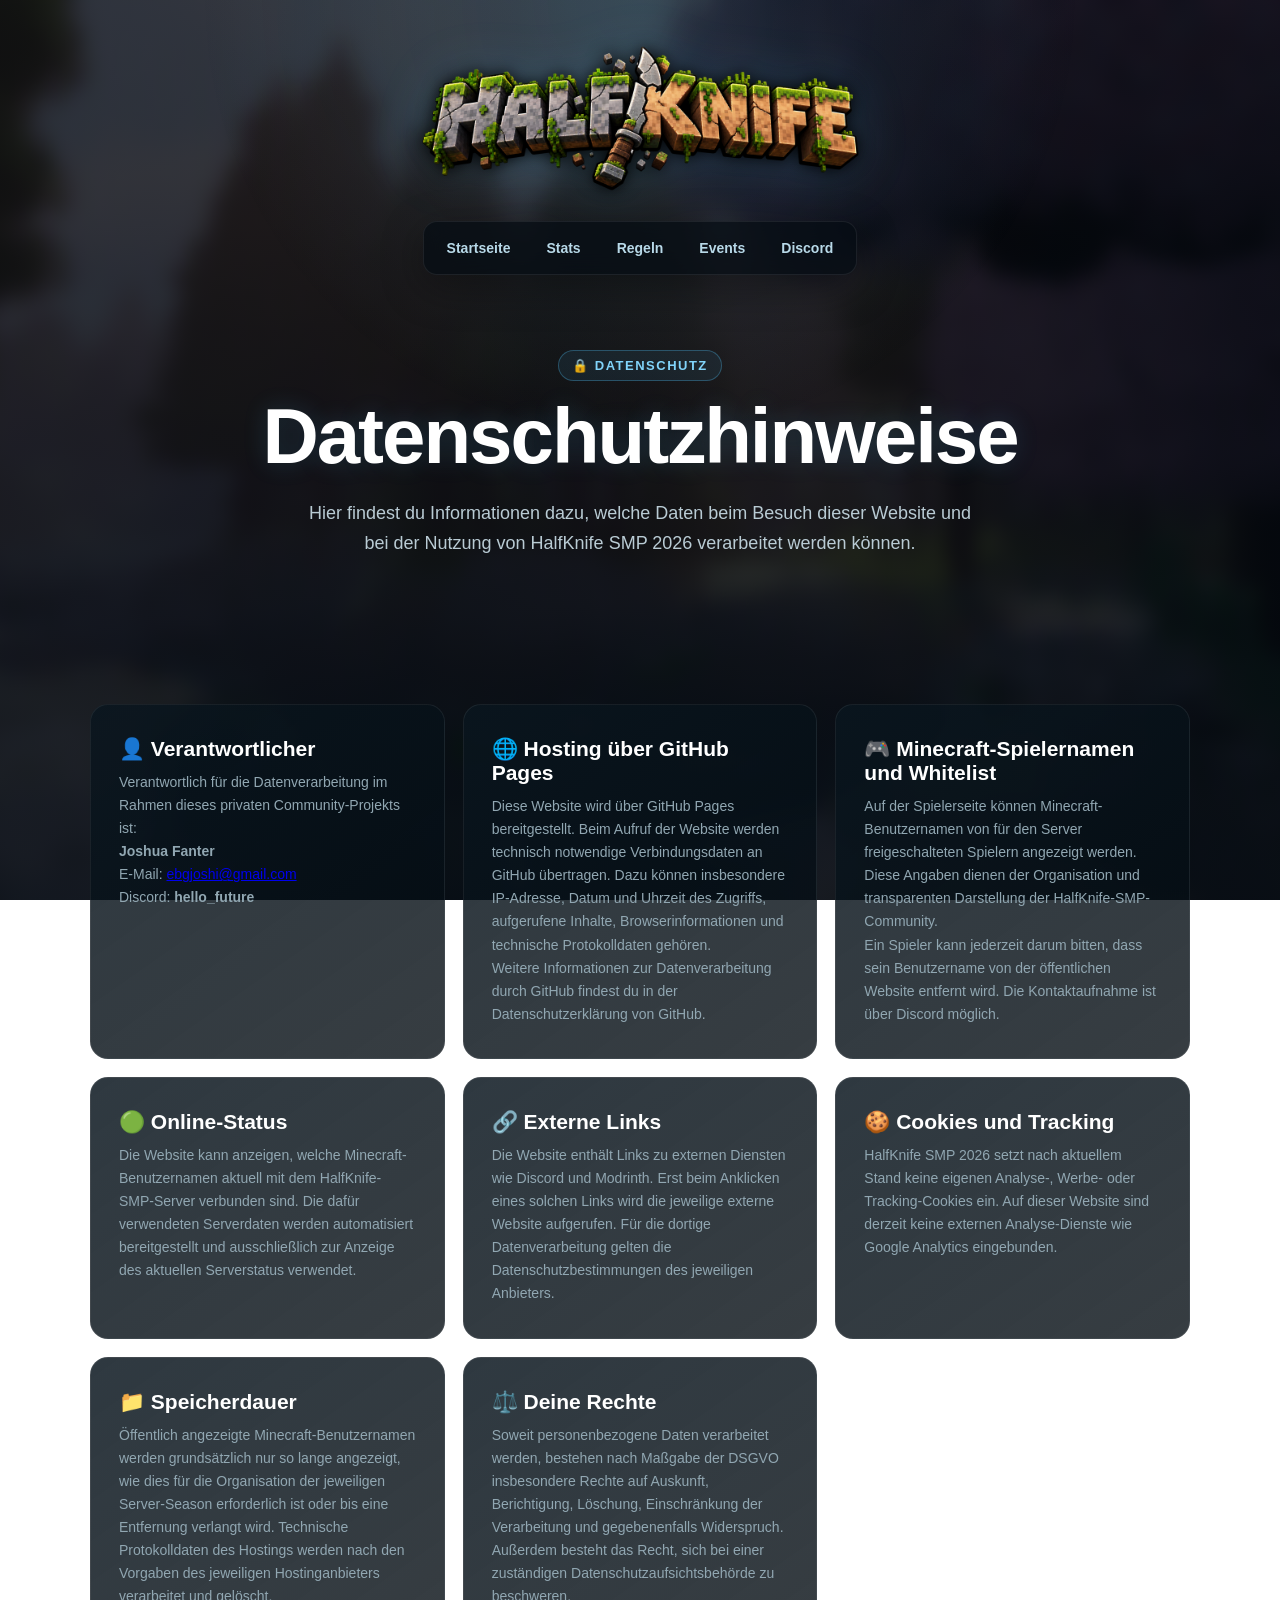
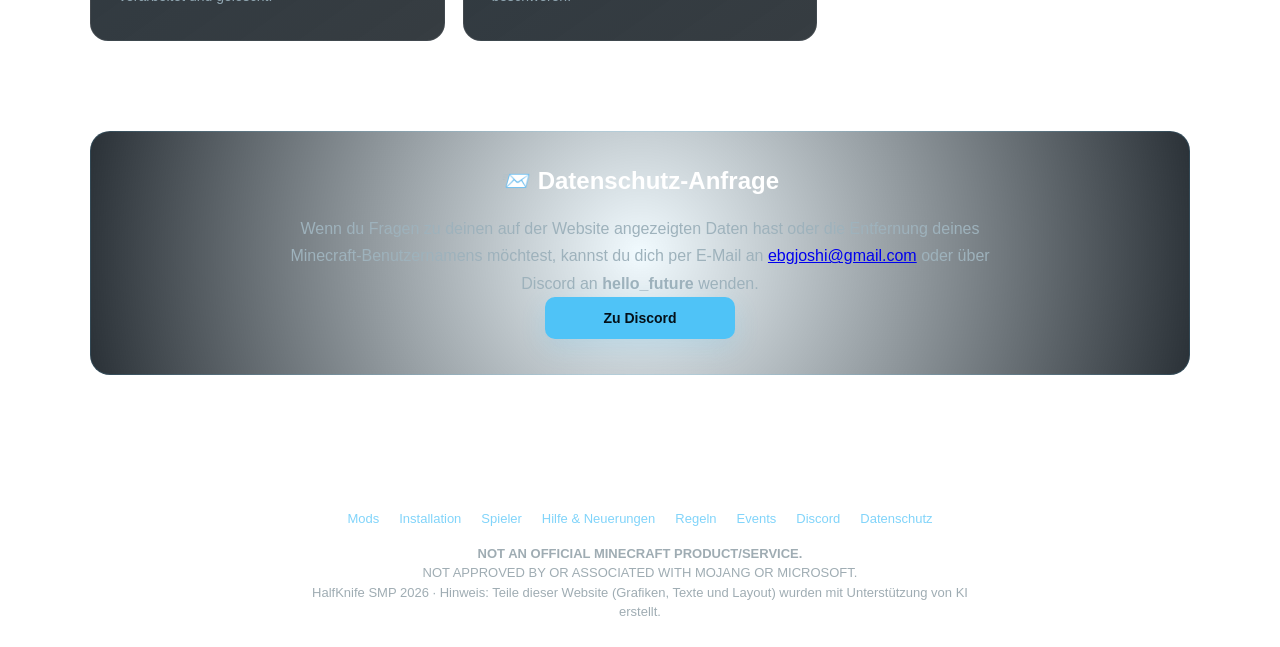
==== commit 85569a46: "Prioritize live leaderboard, simplify navigation and dock season countdown" ====
--- a/datenschutz.html
+++ b/datenschutz.html
@@ -179,19 +179,16 @@
 
   <footer>
 
-    <div class="footer-links">
-
-      <a href="help.html">Hilfe & Neuerungen</a>
-      ·
+    <nav class="footer-links" aria-label="Weitere Seiten">
+      <a href="mods.html">Mods</a>
+      <a href="install.html">Installation</a>
+      <a href="players.html">Spieler</a>
+      <a href="help.html">Hilfe &amp; Neuerungen</a>
       <a href="rules.html">Regeln</a>
-      ·
       <a href="events.html">Events</a>
-      ·
       <a href="discord.html">Discord</a>
-      ·
       <a href="datenschutz.html">Datenschutz</a>
-
-    </div>
+    </nav>
 
     <div class="disclaimer">
       <strong>NOT AN OFFICIAL MINECRAFT PRODUCT/SERVICE.</strong><br>
--- a/css/style.css
+++ b/css/style.css
@@ -319,6 +319,48 @@
   font-size: 18px;
 
   line-height: 1.7;
+}
+
+
+/* Compact events link on the home page */
+.events-notice {
+  display: flex;
+  align-items: center;
+  justify-content: center;
+  gap: 10px;
+  max-width: 850px;
+  margin: -28px auto 32px;
+  padding: 10px 16px;
+  color: #b9cbd4;
+  font-size: 14px;
+  line-height: 1.5;
+  text-align: center;
+}
+
+.events-notice-icon {
+  flex: none;
+  color: #81d4fa;
+  font-size: 18px;
+}
+
+.events-notice a {
+  color: #81d4fa;
+  font-weight: 700;
+  text-decoration: underline;
+  text-underline-offset: 3px;
+}
+
+.events-notice a:hover,
+.events-notice a:focus-visible {
+  color: #ffffff;
+}
+
+@media (max-width: 650px) {
+  .events-notice {
+    margin-top: -18px;
+    margin-bottom: 24px;
+    padding-inline: 4px;
+  }
 }
 
 
@@ -1022,6 +1064,11 @@
   line-height: 1.7;
 }
 
+.vanilla-box .install-note {
+  margin-top: 18px;
+  font-size: 14px;
+}
+
 
 .vanilla-bar {
   max-width: 700px;
@@ -1953,3 +2000,277 @@
   }
 
 }
+
+
+/* =========================================================
+   QUIZNIGHT / EVENTS.HTML
+========================================================= */
+
+.quiznight-card .event-description {
+  max-width: none;
+}
+
+.quiznight-grid {
+  display: grid;
+  grid-template-columns: repeat(2, minmax(0, 1fr));
+  gap: 16px;
+}
+
+.quiznight-box {
+  min-width: 0;
+  padding: 20px;
+  border-radius: 16px;
+  background: rgba(0, 0, 0, 0.16);
+  border: 1px solid rgba(255, 255, 255, 0.06);
+}
+
+.quiznight-box h3 {
+  margin: 0 0 14px;
+  color: #ffffff;
+  font-size: 16px;
+}
+
+.quiznight-wide {
+  grid-column: 1 / -1;
+}
+
+.quiz-steps {
+  display: grid;
+  gap: 8px;
+}
+
+.quiz-steps > div {
+  display: grid;
+  grid-template-columns: 28px minmax(110px, auto) minmax(0, 1fr);
+  align-items: center;
+  gap: 10px;
+  padding: 10px 12px;
+  border-radius: 10px;
+  background: rgba(255, 255, 255, 0.025);
+  border: 1px solid rgba(255, 255, 255, 0.045);
+}
+
+.quiz-steps span {
+  display: grid;
+  place-items: center;
+  width: 24px;
+  height: 24px;
+  border-radius: 999px;
+  color: #071019;
+  background: #ffb74d;
+  font-size: 12px;
+  font-weight: 800;
+}
+
+.quiz-steps strong {
+  color: #ffffff;
+  font-size: 13px;
+}
+
+.quiz-steps small {
+  min-width: 0;
+  color: #8da4af;
+  font-size: 12px;
+  line-height: 1.35;
+}
+
+.quiz-modes {
+  display: grid;
+  gap: 10px;
+}
+
+.quiz-modes > div {
+  padding: 12px 13px;
+  border-radius: 10px;
+  background: rgba(255, 255, 255, 0.025);
+  border: 1px solid rgba(255, 255, 255, 0.045);
+}
+
+.quiz-modes strong,
+.quiz-modes span {
+  display: block;
+}
+
+.quiz-modes strong {
+  margin-bottom: 4px;
+  color: #ffcc80;
+  font-size: 13px;
+}
+
+.quiz-modes span {
+  color: #9eb2bc;
+  font-size: 12px;
+  line-height: 1.45;
+}
+
+.quiznight-split {
+  display: grid;
+  grid-template-columns: 1fr 1fr;
+  gap: 24px;
+}
+
+.quiz-commands {
+  display: grid;
+  grid-template-columns: minmax(150px, 190px) minmax(0, 1fr);
+  gap: 8px 12px;
+  align-items: center;
+}
+
+.quiz-commands code {
+  display: block;
+  padding: 9px 11px;
+  border-radius: 9px;
+  color: #b9ecff;
+  background: rgba(79, 195, 247, 0.065);
+  border: 1px solid rgba(79, 195, 247, 0.12);
+  font-family: "SFMono-Regular", Consolas, "Liberation Mono", monospace;
+  font-size: 12px;
+  overflow-wrap: anywhere;
+}
+
+.quiz-commands span {
+  color: #879da8;
+  font-size: 12px;
+  line-height: 1.4;
+}
+
+.quiz-facts {
+  margin: 0;
+  padding-left: 18px;
+  color: #9eb2bc;
+  font-size: 12px;
+  line-height: 1.6;
+}
+
+.quiz-facts li + li {
+  margin-top: 7px;
+}
+
+@media (max-width: 850px) {
+  .quiznight-grid,
+  .quiznight-split {
+    grid-template-columns: 1fr;
+  }
+
+  .quiznight-wide {
+    grid-column: auto;
+  }
+}
+
+@media (max-width: 650px) {
+  .quiz-steps > div {
+    grid-template-columns: 28px 1fr;
+  }
+
+  .quiz-steps small {
+    grid-column: 2;
+  }
+
+  .quiz-commands {
+    grid-template-columns: 1fr;
+  }
+}
+
+
+/* Playtime-Ranking */
+.playtime-card {
+  max-width: 850px;
+  margin: 0 auto;
+  padding: 12px 24px 20px;
+  border: 1px solid rgba(79, 195, 247, 0.24);
+  border-radius: 22px;
+  background: linear-gradient(145deg, rgba(8, 20, 29, 0.96), rgba(4, 12, 19, 0.94));
+  box-shadow: 0 20px 50px rgba(0, 0, 0, 0.25);
+}
+.playtime-table-wrap { overflow-x: auto; }
+.playtime-table { width: 100%; border-collapse: collapse; text-align: left; }
+.playtime-caption {
+  position: absolute; width: 1px; height: 1px; padding: 0;
+  overflow: hidden; clip-path: inset(50%); white-space: nowrap;
+}
+.playtime-table thead th {
+  padding: 18px 12px; color: #829aa6; font-size: 12px;
+  text-transform: uppercase; letter-spacing: 1px;
+}
+.playtime-table tbody td, .playtime-table tbody th {
+  padding: 15px 12px; border-top: 1px solid rgba(255, 255, 255, 0.07);
+}
+.playtime-table tbody th { font-weight: 600; overflow-wrap: anywhere; }
+.playtime-table th:last-child, .playtime-table td:last-child {
+  text-align: right; font-variant-numeric: tabular-nums; white-space: nowrap;
+}
+.playtime-table td[colspan] { text-align: center; white-space: normal; color: #b9cbd4; }
+.playtime-rank {
+  display: inline-grid; place-items: center; width: 30px; height: 30px;
+  border-radius: 9px; color: #b9cbd4; background: rgba(255, 255, 255, 0.04);
+}
+.playtime-top-1 .playtime-rank { color: #ffd166; background: rgba(255, 209, 102, 0.12); }
+.playtime-top-2 .playtime-rank { color: #cfd8e3; background: rgba(207, 216, 227, 0.12); }
+.playtime-top-3 .playtime-rank { color: #e7a575; background: rgba(231, 165, 117, 0.12); }
+.playtime-top-1 th { color: #ffd166; }
+.playtime-note { color: #829aa6; font-size: 12px; line-height: 1.6; margin: 14px 0 0; }
+@media (max-width: 500px) {
+  .playtime-card { padding: 8px 10px 16px; }
+  .playtime-table thead th { font-size: 10px; letter-spacing: 0; }
+  .playtime-table tbody td, .playtime-table tbody th { padding: 12px 6px; font-size: 12px; }
+}
+
+/* Links to full player statistics */
+.player-profile-link { color: inherit; text-decoration: none; }
+.player-profile-link:hover, .player-profile-link:focus-visible { color: #81d4fa; text-decoration: underline; text-underline-offset: 3px; }
+.stats-start-link { display: inline-block; margin-top: 18px; color: #81d4fa; font-size: 13px; line-height: 1.6; text-underline-offset: 4px; }
+
+/* Startseite im laufenden Seasonbetrieb */
+.home-page header { padding-top: 24px; }
+.home-page .logo { width: min(260px, 65%); }
+.home-page .logo-container { margin-bottom: 18px; }
+.home-hero { padding: 36px 0 30px; text-align: left; }
+.home-hero .season-label { margin-bottom: 14px; }
+.home-hero h1 { font-size: clamp(30px, 4.5vw, 50px); line-height: 1.1; letter-spacing: -1.5px; }
+.home-hero p { margin: 12px 0 0; font-size: 16px; }
+.home-dashboard { display: grid; grid-template-columns: minmax(0, 1.8fr) minmax(0, 1fr); gap: 26px; align-items: start; }
+.home-dashboard > * { min-width: 0; }
+.home-dashboard .section { margin: 0; }
+.home-dashboard .section-heading { text-align: left; margin-bottom: 18px; }
+.home-dashboard h2 { margin: 0 0 10px; font-size: 24px; line-height: 1.25; }
+.home-dashboard .playtime-card { max-width: none; }
+.home-live { padding-top: 2px; }
+.home-live h2 { font-size: 20px; margin-bottom: 20px; }
+.home-live .live-status-card { padding: 20px; }
+.home-live .live-status-topline { gap: 8px; flex-wrap: wrap; }
+.home-live #server-status-text { color: #b9cbd4; font-size: 13px; line-height: 1.6; }
+.home-live .live-player-grid { grid-template-columns: repeat(2, minmax(0, 1fr)); }
+.home-stats-button { display: block; margin-top: 16px; text-align: center; font-size: 13px; padding: 15px 12px; }
+.home-event-link { display: block; margin-top: 18px; color: #81d4fa; font-size: 13px; line-height: 1.6; text-underline-offset: 4px; }
+.footer-links { display: flex; justify-content: center; flex-wrap: wrap; gap: 12px 20px; }
+.footer-links a { margin: 0; }
+.footer-links a:focus-visible, .nav a:focus-visible, .season-widget summary:focus-visible { outline: 2px solid #81d4fa; outline-offset: 4px; }
+.home-page footer { padding-bottom: calc(190px + env(safe-area-inset-bottom)); }
+
+/* Fixierter, einklappbarer Season-Countdown */
+.season-widget { position: fixed; right: max(16px, env(safe-area-inset-right)); bottom: max(16px, env(safe-area-inset-bottom)); z-index: 100; width: min(280px, calc(100vw - 32px)); }
+.countdown-corner.countdown-card { margin: 0; padding: 0; border-radius: 16px; width: 100%; }
+.countdown-corner summary { display: flex; justify-content: space-between; align-items: center; gap: 12px; padding: 15px; cursor: pointer; list-style: none; color: #b9ecff; font-size: 12px; font-weight: 700; }
+.countdown-corner summary::-webkit-details-marker { display: none; }
+.countdown-corner[open] .countdown-toggle { transform: rotate(180deg); }
+.countdown-corner .countdown-grid { grid-template-columns: repeat(4, minmax(0, 1fr)); gap: 6px; padding: 0 12px 12px; }
+.countdown-corner .countdown-grid[hidden] { display: none; }
+.countdown-corner .countdown-item { padding: 10px 2px 8px; border-radius: 8px; }
+.countdown-corner .countdown-value { font-size: 24px; }
+.countdown-corner .countdown-label { display: block; font-size: 9px; letter-spacing: 0; margin-top: 4px; }
+.countdown-corner .countdown-online { padding: 0 15px 15px; font-size: 13px; letter-spacing: 0; }
+@media (max-width: 850px) {
+  .home-dashboard { grid-template-columns: 1fr; gap: 28px; }
+  .home-live .live-player-grid { grid-template-columns: repeat(3, minmax(0, 1fr)); }
+}
+@media (max-width: 650px) {
+  .home-page header { padding-top: 20px; }
+  .home-hero { padding: 30px 0 26px; }
+  .home-hero h1 { letter-spacing: -1px; }
+  .home-dashboard h2 { font-size: 22px; }
+  .home-live .live-player-grid { grid-template-columns: repeat(2, minmax(0, 1fr)); }
+  .season-widget { right: max(10px, env(safe-area-inset-right)); bottom: max(10px, env(safe-area-inset-bottom)); width: min(260px, calc(100vw - 20px)); }
+}
+@media (prefers-reduced-motion: reduce) {
+  .home-page *, .home-page *::before { animation: none !important; transition: none !important; }
+}
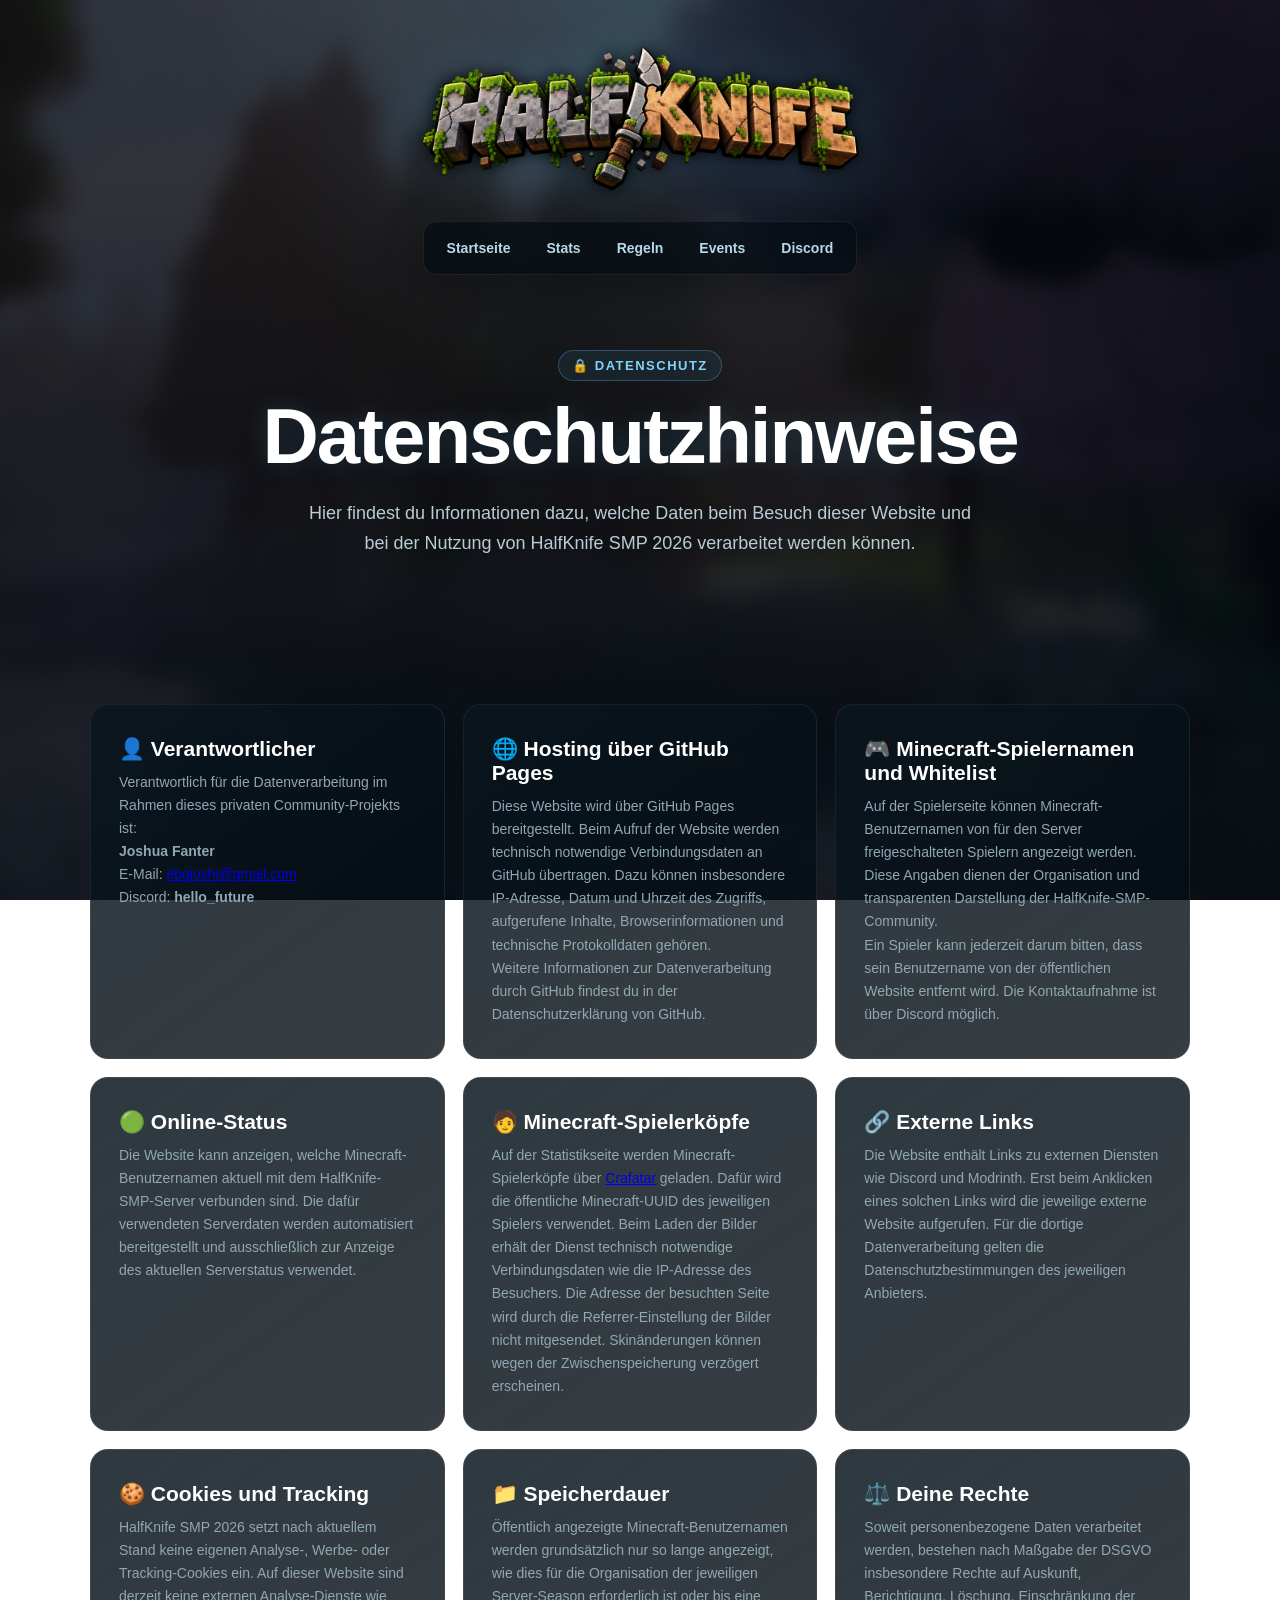
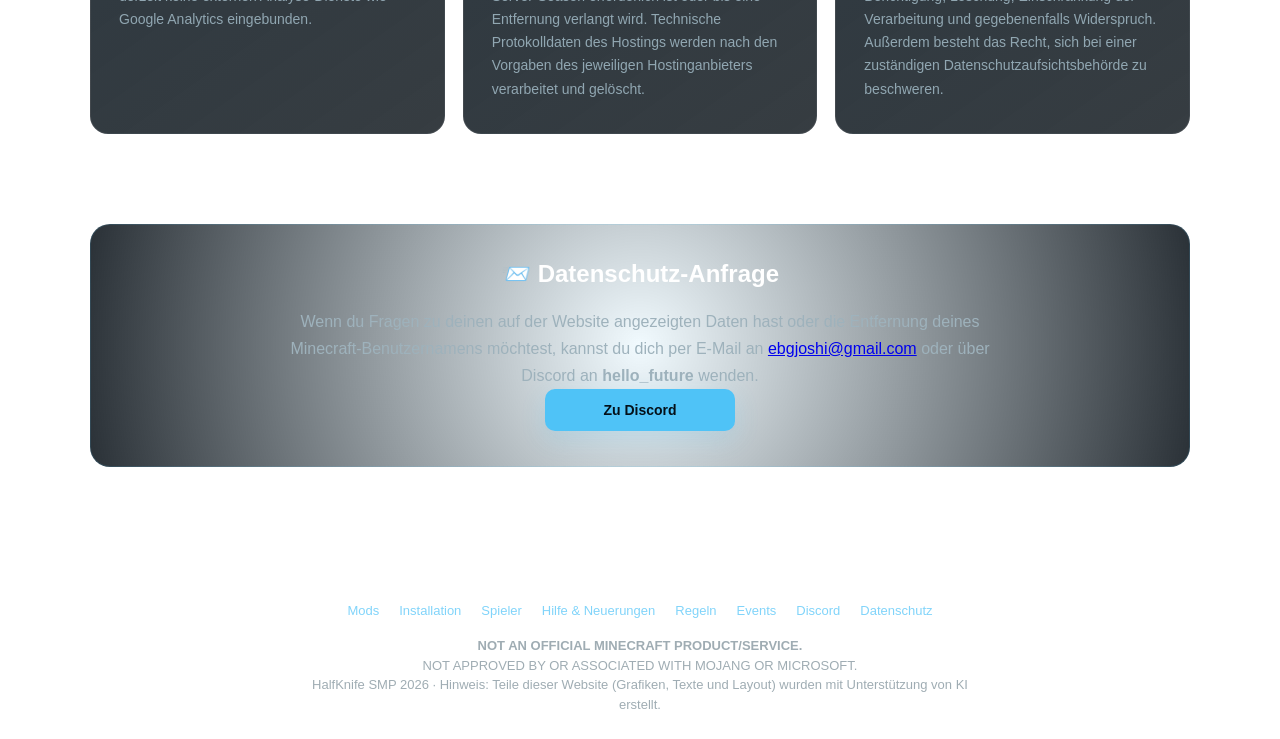
==== commit 03559bdc: "Show Minecraft skin heads on stats player cards and profiles" ====
--- a/datenschutz.html
+++ b/datenschutz.html
@@ -103,6 +103,20 @@
               mit dem HalfKnife-SMP-Server verbunden sind. Die dafür verwendeten
               Serverdaten werden automatisiert bereitgestellt und ausschließlich
               zur Anzeige des aktuellen Serverstatus verwendet.
+            </p>
+          </div>
+
+          <div class="feature">
+            <h3>🧑 Minecraft-Spielerköpfe</h3>
+            <p>
+              Auf der Statistikseite werden Minecraft-Spielerköpfe über
+              <a href="https://crafatar.com/" target="_blank" rel="noopener noreferrer">Crafatar</a>
+              geladen. Dafür wird die öffentliche Minecraft-UUID des jeweiligen
+              Spielers verwendet. Beim Laden der Bilder erhält der Dienst
+              technisch notwendige Verbindungsdaten wie die IP-Adresse des
+              Besuchers. Die Adresse der besuchten Seite wird durch die
+              Referrer-Einstellung der Bilder nicht mitgesendet.
+              Skinänderungen können wegen der Zwischenspeicherung verzögert erscheinen.
             </p>
           </div>
 
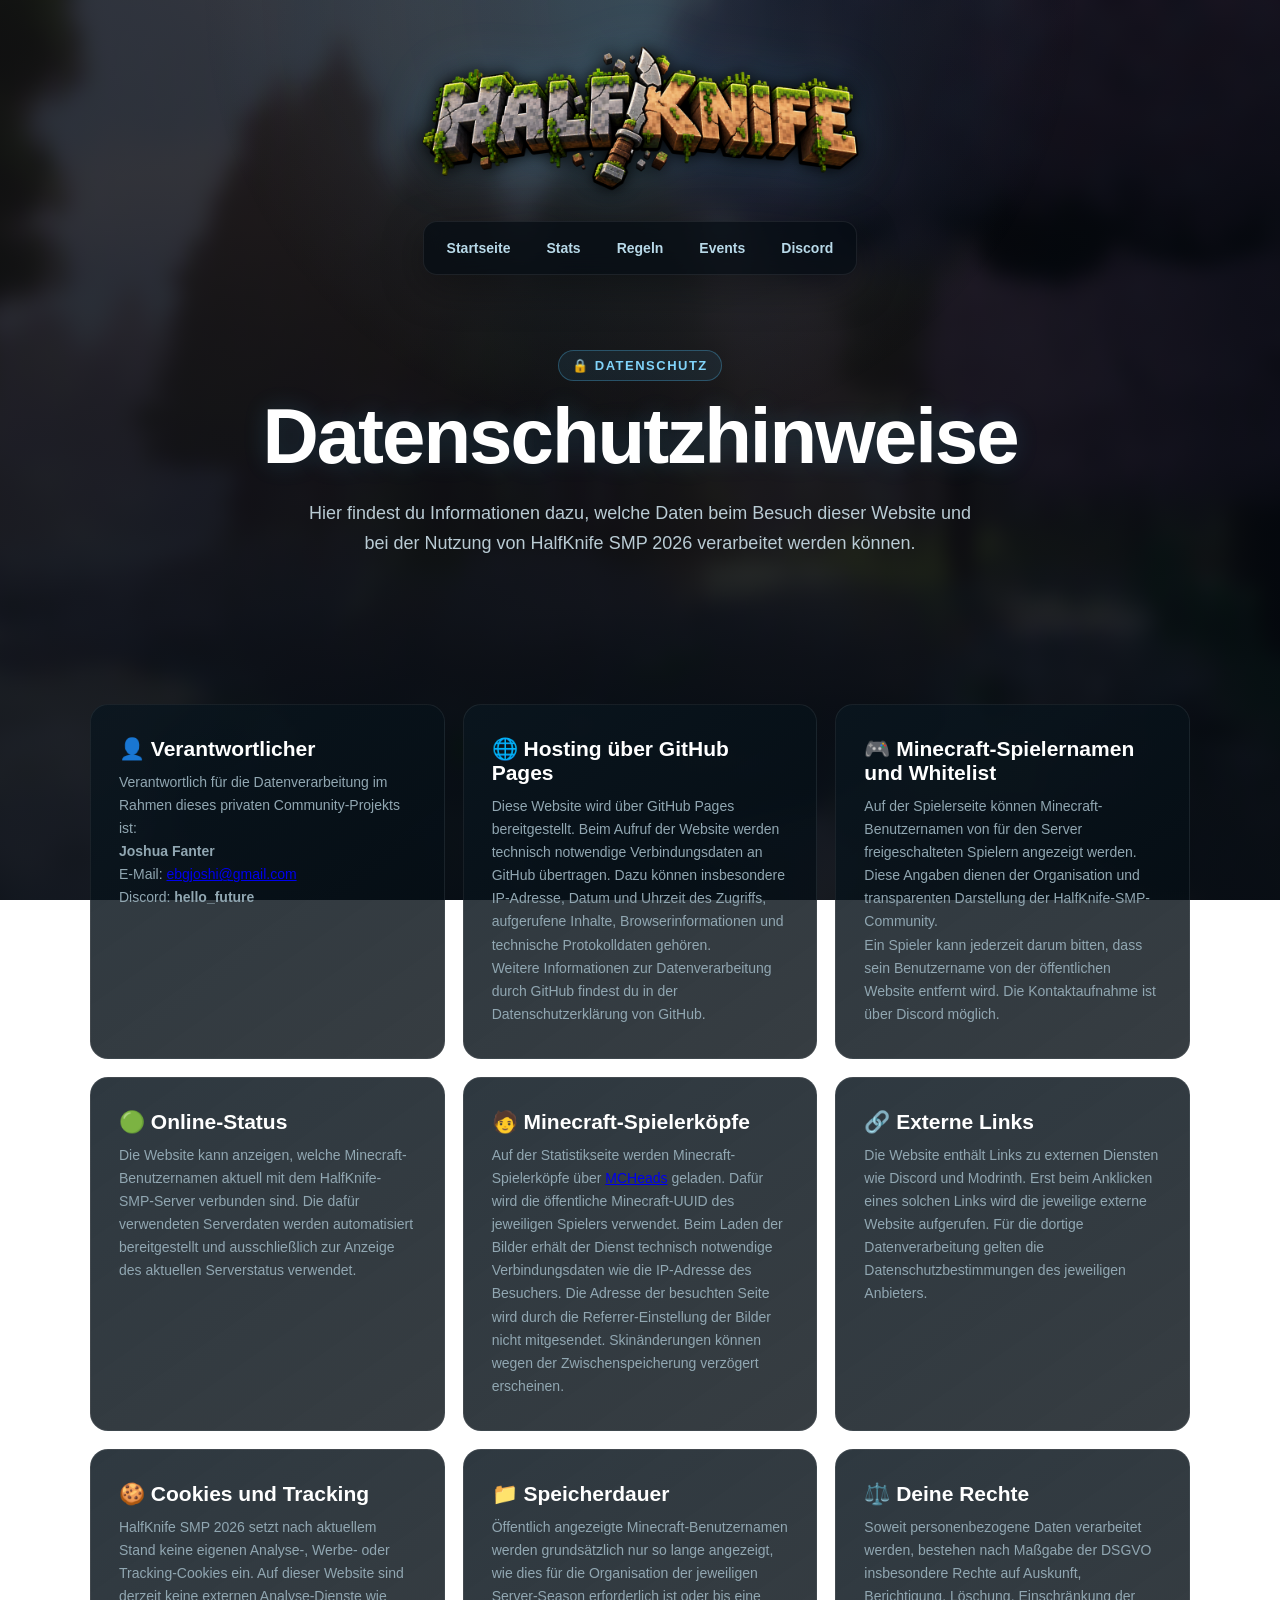
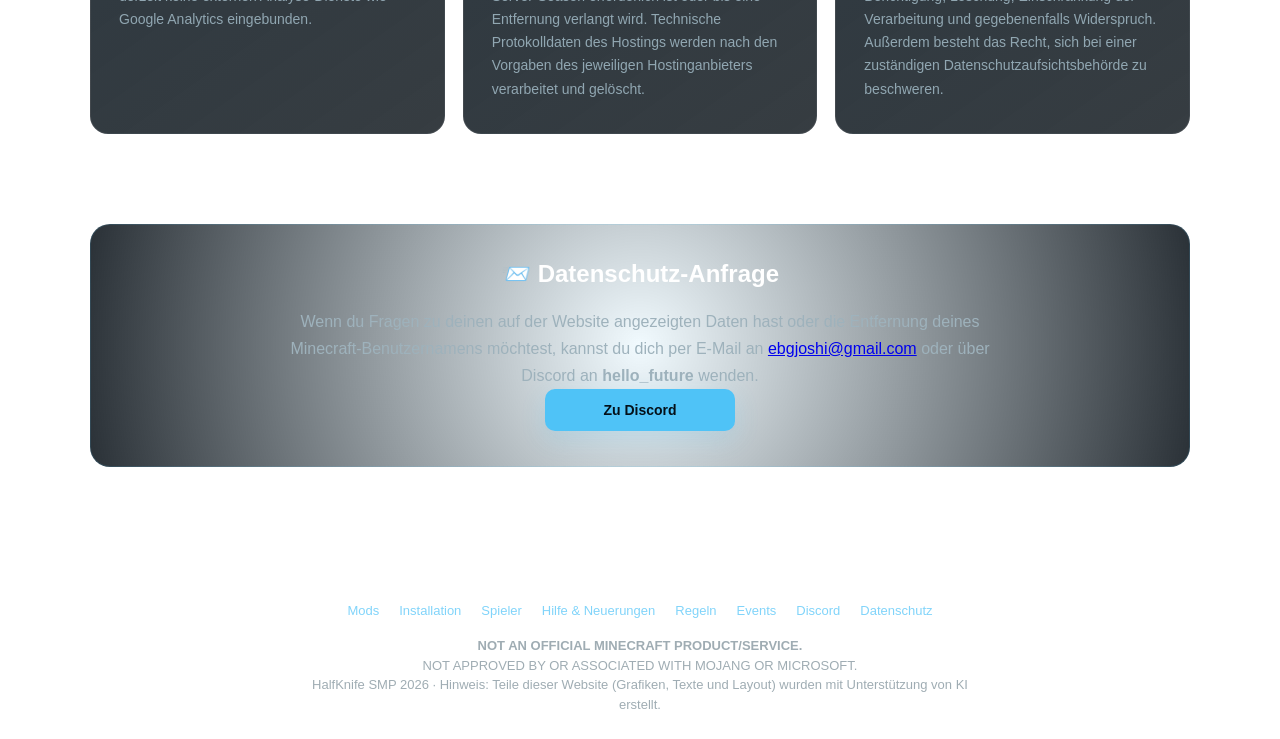
==== commit 127666a5: "Fix default skin heads by replacing failing avatar service and refreshing assets" ====
--- a/datenschutz.html
+++ b/datenschutz.html
@@ -110,7 +110,7 @@
             <h3>🧑 Minecraft-Spielerköpfe</h3>
             <p>
               Auf der Statistikseite werden Minecraft-Spielerköpfe über
-              <a href="https://crafatar.com/" target="_blank" rel="noopener noreferrer">Crafatar</a>
+              <a href="https://mc-heads.net/" target="_blank" rel="noopener noreferrer">MCHeads</a>
               geladen. Dafür wird die öffentliche Minecraft-UUID des jeweiligen
               Spielers verwendet. Beim Laden der Bilder erhält der Dienst
               technisch notwendige Verbindungsdaten wie die IP-Adresse des
